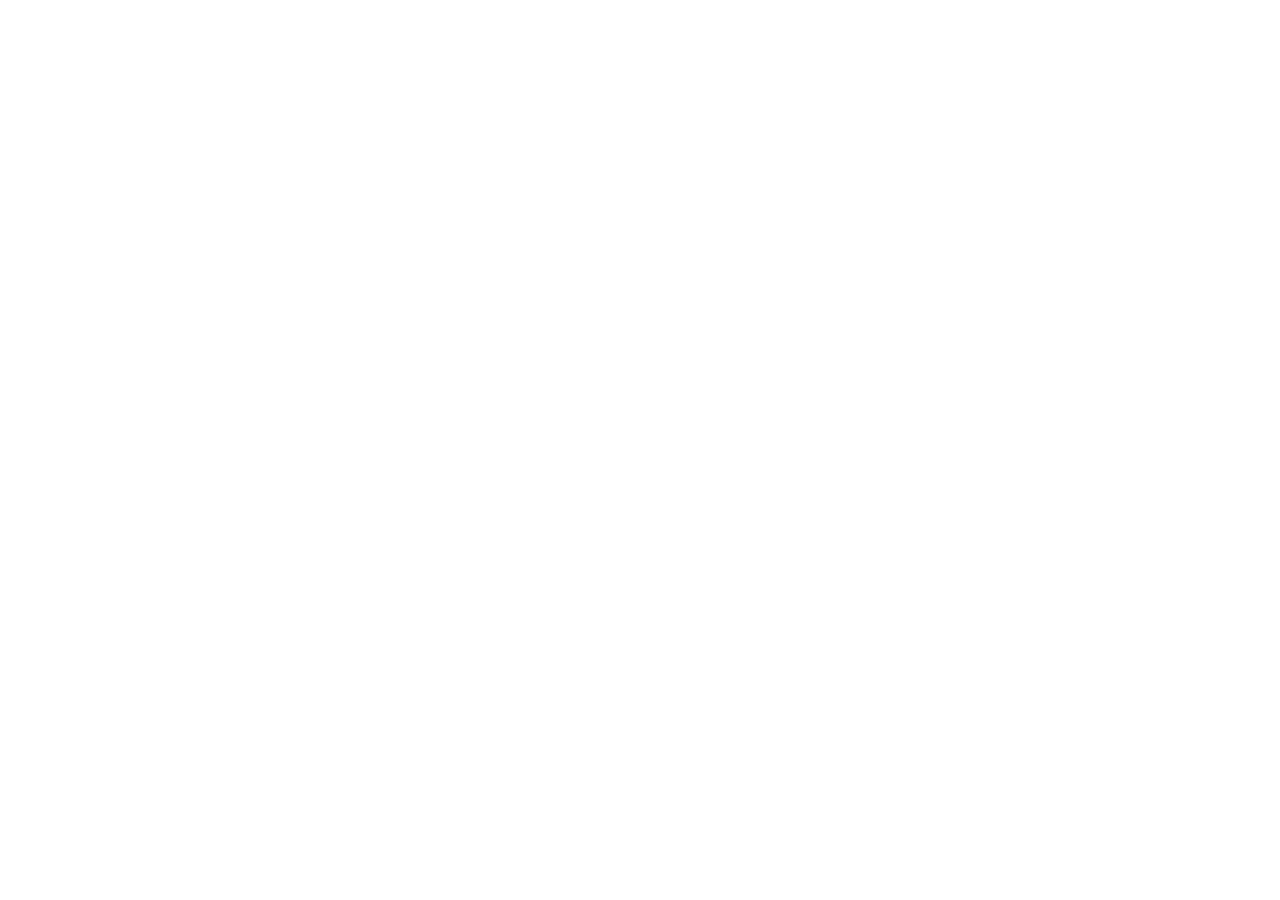
==== pitworklist.html @ d042c77b "start pitwork" ====
<!DOCTYPE html>
<html lang="ja">

<head>
    <meta charset="utf-8" />
    <meta name="viewport" content="width=device-width,initial-scale=1" />
    <title>ページタイトル</title>
    <meta name="description" content="ページの説明" />
    <meta name="format-detection" content="telephone=no" />

    <!-- favicon/webclipicon -->
    <!-- <link rel="icon" href="favicon.ico" />
    <link rel="icon" href="favicon.svg" type="image/svg+xml" />
    <link rel="apple-touch-icon" href="webclip.png" /> -->

    <!-- ogp -->
    <meta property="og:site_name" content="サイト名" />
    <meta property="og:url" content="URL" />
    <meta property="og:type" content="website or article" />
    <meta property="og:title" content="ページのタイトル" />
    <meta property="og:description" content="ページの説明" />
    <meta property="og:image" content="URL" />
    <meta property="og:locale" content="ja_JP" />
    <!-- <meta property="fb:app_id" content="AppID"> -->
    <meta name="twitter:card" content="summary_large_image or summary" />
    <!-- <meta name="twitter:site" content="@moshamusha2010" /> -->
    <meta name="twitter:description" content="ページの説明" />
    <meta name="twitter:image:src" content="URL" />

    <!-- fonts -->
    <link rel="preconnect" href="https://fonts.googleapis.com" />
    <link rel="preconnect" href="https://fonts.gstatic.com" crossorigin />
    <link href="https://fonts.googleapis.com/css2?family=Noto+Sans+JP:wght@400;500;700&display=swap" rel="stylesheet" />

    <!-- css -->
    <link rel="stylesheet" href="/assets/slick/slick.css">
    <link rel="stylesheet" href="/assets/slick/slick-theme.css">
    <link rel="stylesheet" href="/assets/css/import.css" />
</head>

<body>
    <header>
        <section id="headerPart"></section>
    </header>

    <main>
        <section>
            <div></div>
        </section>
    </main>

    <footer>
        <section id="footerPart"></section>
    </footer>
    <!-- js -->
    <script src="/assets/js/jquery-3.7.1.min.js"></script>
    <script src="/assets/js/jquery.matchHeight.js"></script>
    <script src="/assets/slick/slick.min.js"></script>
    <script src="/assets/js/template-part.js"></script>
    <script src="/assets/js/common.js"></script>
</body>

</html>
---- assets/css/import.css ----
@charset "utf-8";
@import url("reset.css");
@import url("common.css");
@import url("font.css");
@import url("margin-padding.css");
@import url("swiper-bundle.min.css");
@import url("style.css");
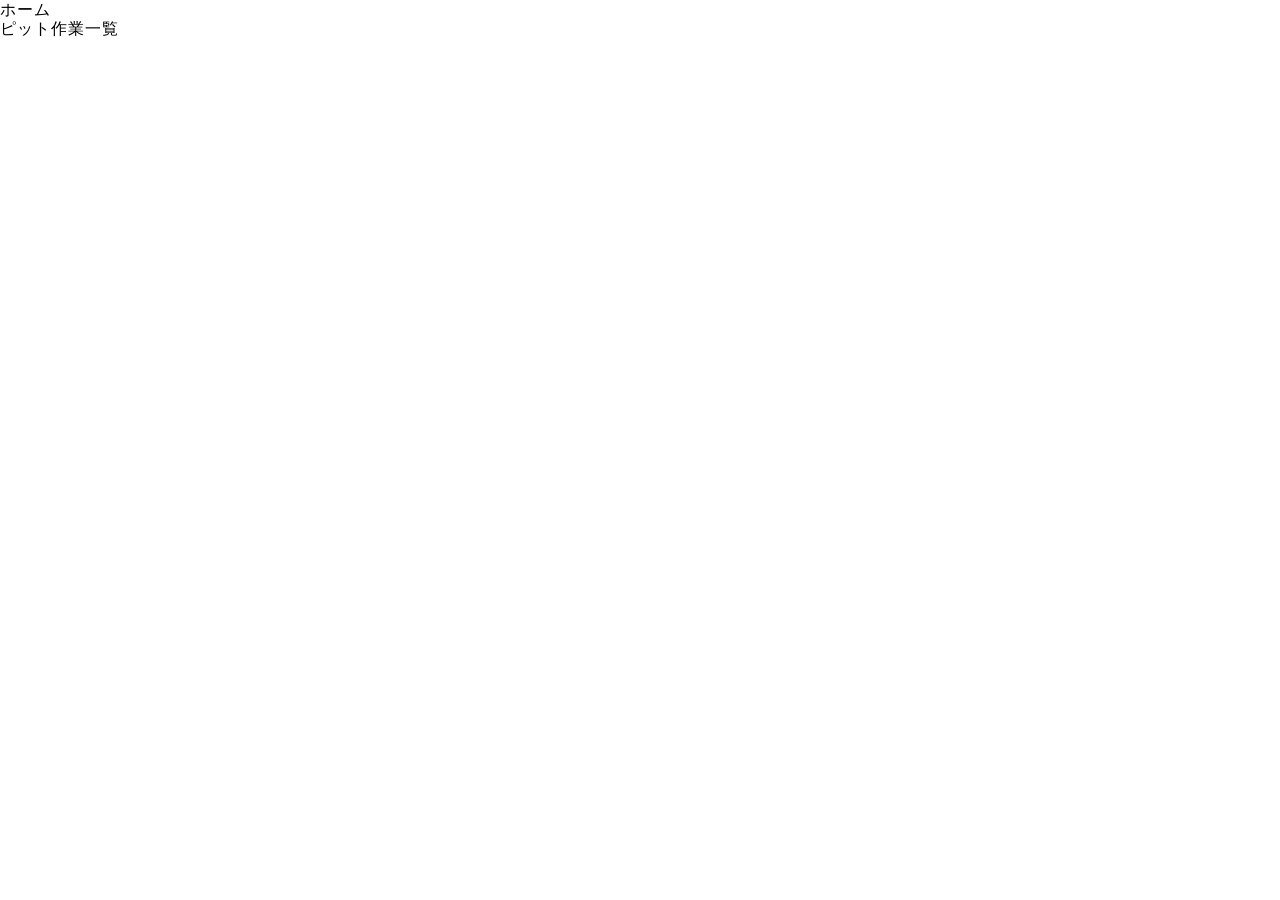
==== commit 6c013d3a: "add comment" ====
--- a/pitworklist.html
+++ b/pitworklist.html
@@ -45,7 +45,12 @@
 
     <main>
         <section>
-            <div></div>
+            <div class="bread-crumb">
+                <ul class="bread-crumb-list">
+                    <li class="bread-crumb-item"><a href="/index.html">ホーム</a></li>
+                    <li class="bread-crumb-item"><span>ピット作業一覧</span></li>
+                </ul>
+            </div>
         </section>
     </main>
 
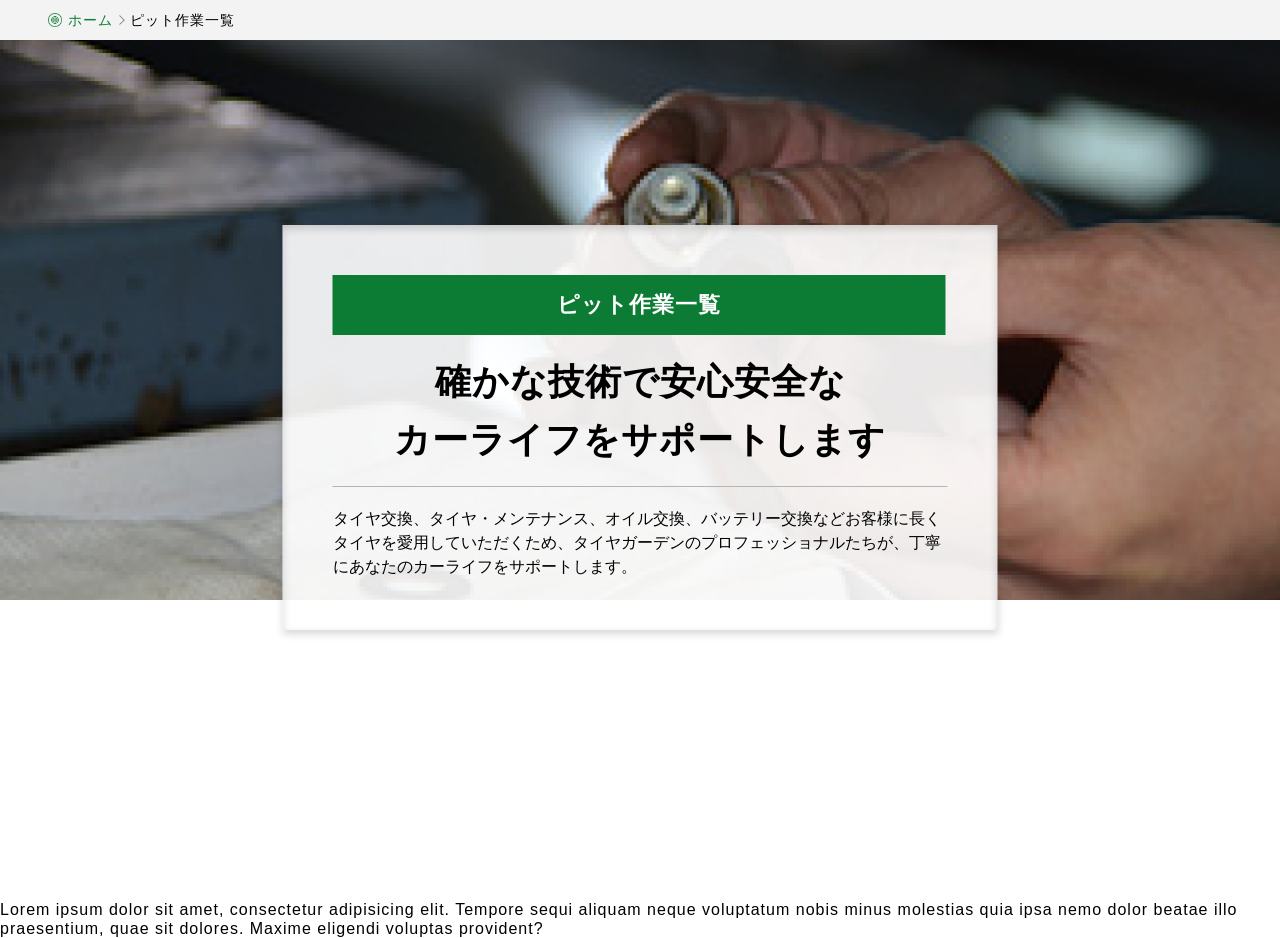
==== commit 3139aa5b: "breadcrumb done" ====
--- a/pitworklist.html
+++ b/pitworklist.html
@@ -46,11 +46,26 @@
     <main>
         <section>
             <div class="bread-crumb">
-                <ul class="bread-crumb-list">
-                    <li class="bread-crumb-item"><a href="/index.html">ホーム</a></li>
-                    <li class="bread-crumb-item"><span>ピット作業一覧</span></li>
-                </ul>
+                <div class="container">
+                    <ul class="bread-crumb-list">
+                        <li class="bread-crumb-item"><a href="/index.html" class="bread-crumb-link">ホーム</a></li>
+                        <li class="bread-crumb-item"><span>ピット作業一覧</span></li>
+                    </ul>
+                </div>
             </div>
+
+            <div class="mvone">
+
+                <div class="mvone-txt-box">
+                    <h2 class="mvone-title">ピット作業一覧</h2>
+                    <h3 class="mvone-subtitle">確かな技術で安心安全な<br>カーライフをサポートします</h3>
+                    <p class="mvone-text">タイヤ交換、タイヤ・メンテナンス、オイル交換、バッテリー交換などお客様に長くタイヤを愛用していただくため、タイヤガーデンのプロフェッショナルたちが、丁寧にあなたのカーライフをサポートします。</p>
+                </div>
+            </div>
+        </section>
+
+        <section class="anothersection">
+            <p>Lorem ipsum dolor sit amet, consectetur adipisicing elit. Tempore sequi aliquam neque voluptatum nobis minus molestias quia ipsa nemo dolor beatae illo praesentium, quae sit dolores. Maxime eligendi voluptas provident?</p>
         </section>
     </main>
 
--- a/assets/css/import.css
+++ b/assets/css/import.css
@@ -3,5 +3,5 @@
 @import url("common.css");
 @import url("font.css");
 @import url("margin-padding.css");
-@import url("swiper-bundle.min.css");
+/* @import url("swiper-bundle.min.css"); */
 @import url("style.css");
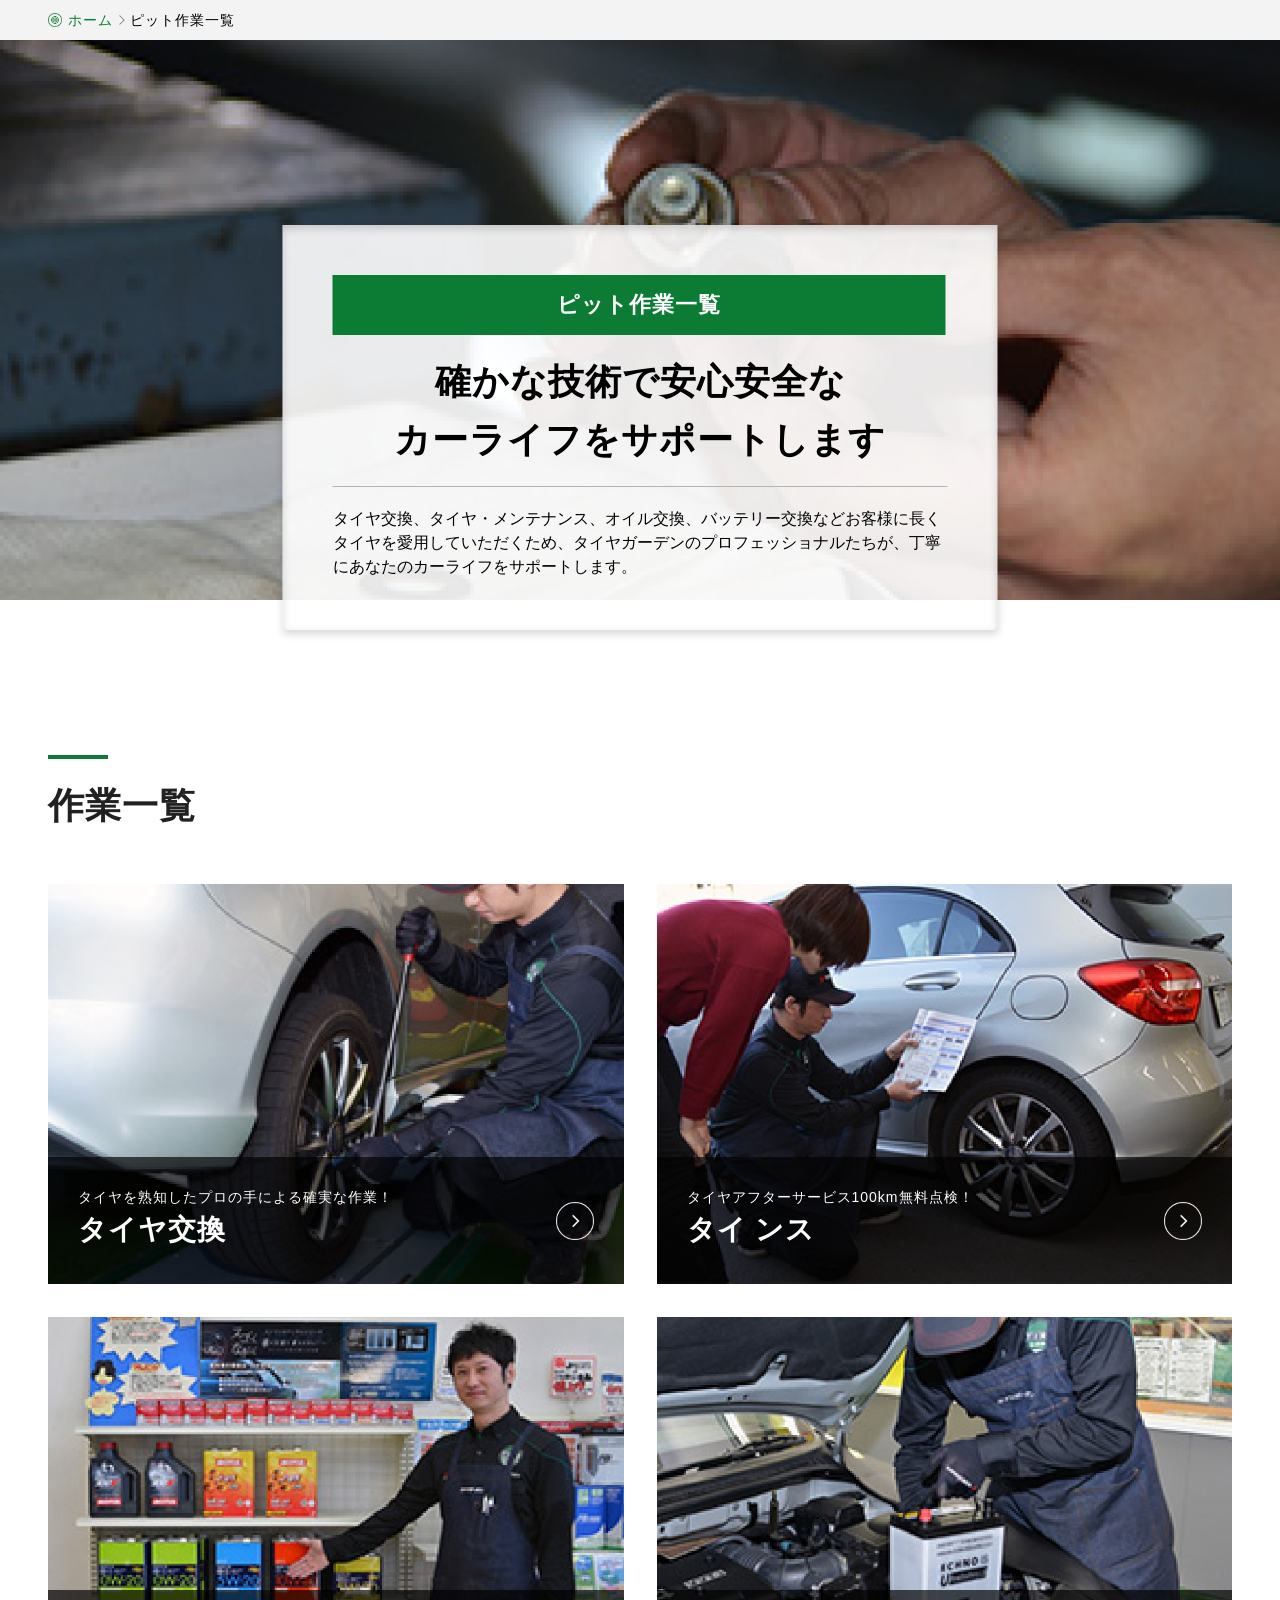
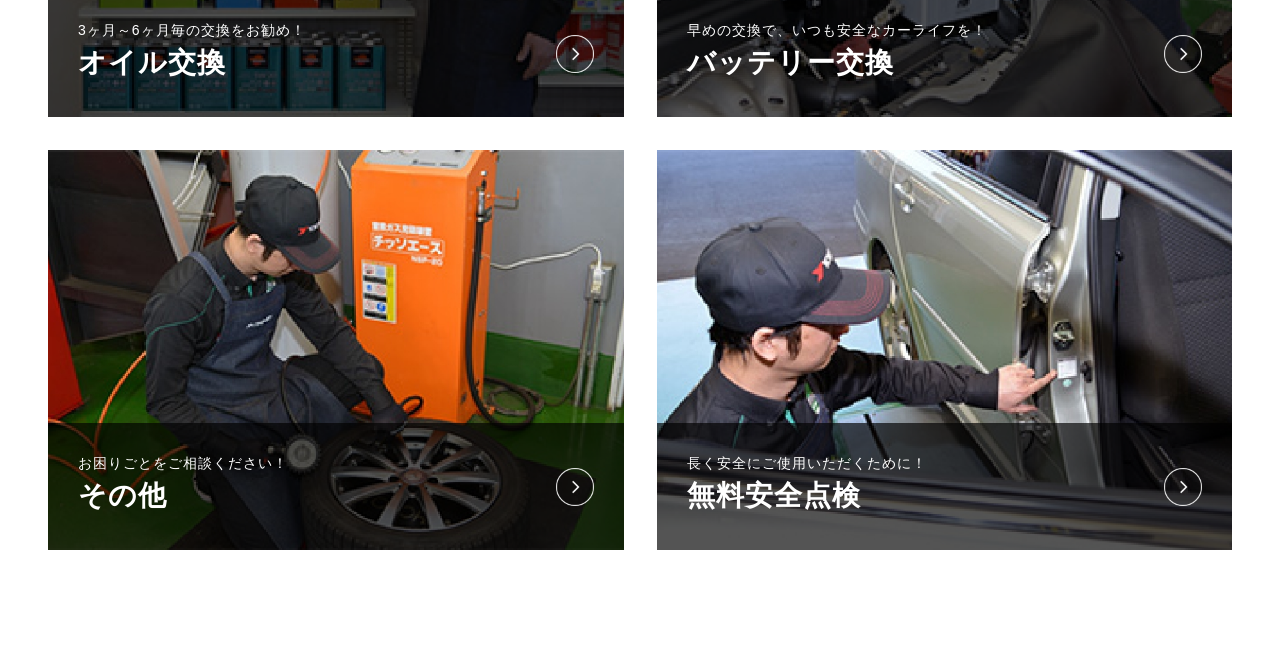
==== commit 6ce6ea4e: "finish 09page" ====
--- a/pitworklist.html
+++ b/pitworklist.html
@@ -55,7 +55,6 @@
             </div>
 
             <div class="mvone">
-
                 <div class="mvone-txt-box">
                     <h2 class="mvone-title">ピット作業一覧</h2>
                     <h3 class="mvone-subtitle">確かな技術で安心安全な<br>カーライフをサポートします</h3>
@@ -64,8 +63,74 @@
             </div>
         </section>
 
-        <section class="anothersection">
-            <p>Lorem ipsum dolor sit amet, consectetur adipisicing elit. Tempore sequi aliquam neque voluptatum nobis minus molestias quia ipsa nemo dolor beatae illo praesentium, quae sit dolores. Maxime eligendi voluptas provident?</p>
+        <section class="worklistsection">
+            <div class="container">
+                <h2 class="h2-title-one">
+                    作業一覧
+                </h2>
+
+                <div class="worklists">
+                    <div class="worklist">
+                      
+                        <img src="/assets/img/pitworklist/worklist01.jpg" alt="タイヤ交換の画像">
+                       
+                        <a href="#" class="worklist-content">
+                            <span class="wl-small-txt">タイヤを熟知したプロの手による確実な作業！</span>
+                            <p class="wl-title">タイヤ交換</p>
+                        </a>
+                    </div>
+
+                    <div class="worklist">
+                      
+                        <img src="/assets/img/pitworklist/worklist02.jpg" alt="タイヤ・メンテナンスの画像">
+                       
+                        <a href="#" class="worklist-content">
+                            <span class="wl-small-txt">タイヤアフターサービス100km無料点検！</span>
+                            <p class="wl-title">タイ  ンス</p>
+                        </a>
+                    </div>
+
+                    <div class="worklist">
+                      
+                        <img src="/assets/img/pitworklist/worklist03.jpg" alt="オイル交換の画像">
+                       
+                        <a href="#" class="worklist-content">
+                            <span class="wl-small-txt">3ヶ月～6ヶ月毎の交換をお勧め！</span>
+                            <p class="wl-title">オイル交換</p>
+                        </a>
+                    </div>
+
+                    <div class="worklist">
+                      
+                        <img src="/assets/img/pitworklist/worklist04.jpg" alt="バッテリー交換の画像">
+                       
+                        <a href="#" class="worklist-content">
+                            <span class="wl-small-txt">早めの交換で、いつも安全なカーライフを！</span>
+                            <p class="wl-title">バッテリー交換</p>
+                        </a>
+                    </div>
+
+                    <div class="worklist">
+                      
+                        <img src="/assets/img/pitworklist/worklist05.jpg" alt="その他の画像">
+                       
+                        <a href="#" class="worklist-content">
+                            <span class="wl-small-txt">お困りごとをご相談ください！</span>
+                            <p class="wl-title">その他</p>
+                        </a>
+                    </div>
+
+                    <div class="worklist">
+                      
+                        <img src="/assets/img/pitworklist/worklist06.jpg" alt="無料安全点検の画像">
+                       
+                        <a href="#" class="worklist-content">
+                            <span class="wl-small-txt">長く安全にご使用いただくために！</span>
+                            <p class="wl-title">無料安全点検</p>
+                        </a>
+                    </div>
+                </div>
+            </div>
         </section>
     </main>
 
